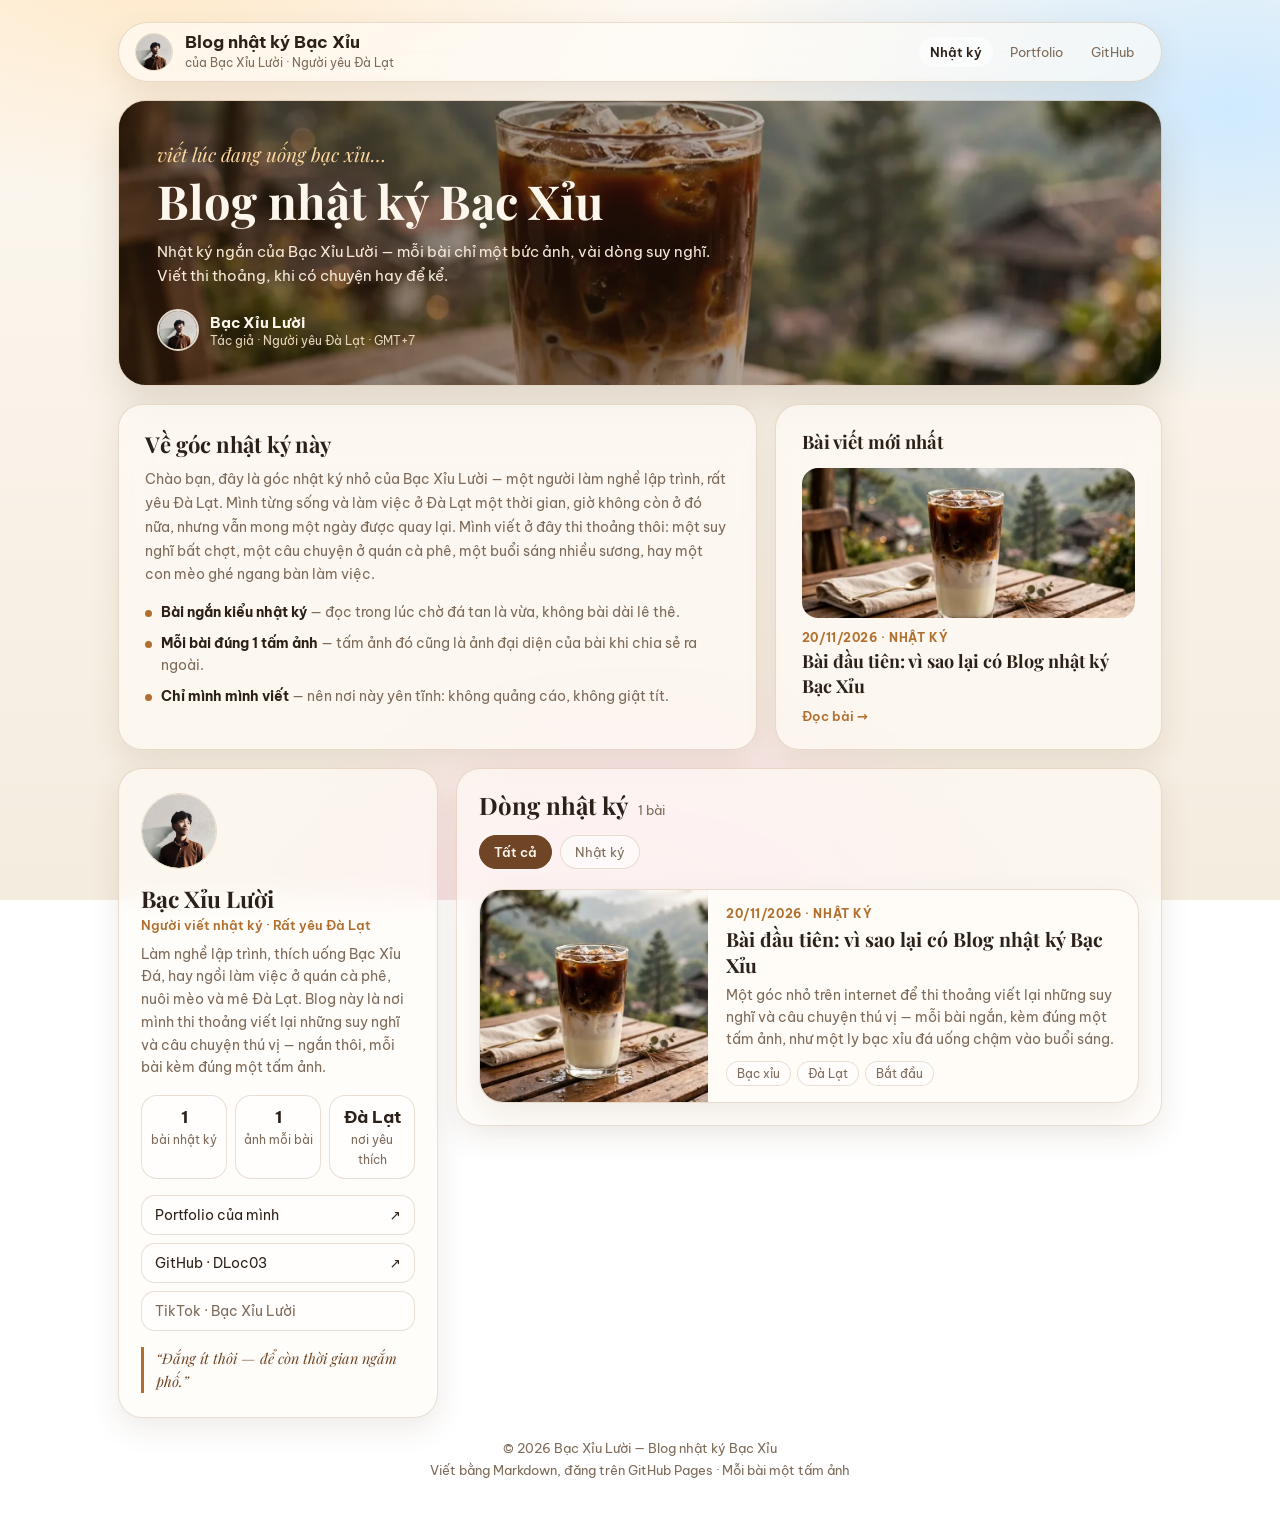
==== index.html @ 3f58312d "Banner hero kiểu Live Photo: động theo chuột (desktop) và nghiêng máy (mobile) + ?v=5" ====
<!DOCTYPE html>
<html lang="vi">
<head>
<meta charset="UTF-8">
<meta name="viewport" content="width=device-width, initial-scale=1, viewport-fit=cover">
<meta name="theme-color" content="#fdf8f1">
<title>Blog nhật ký Bạc Xỉu — của Bạc Xỉu Lười</title>
<meta name="description" content="Nhật ký của một người làm nghề lập trình, rất yêu Đà Lạt — những suy nghĩ ngắn, chuyện quán xá, mèo và những buổi sáng nhiều sương. Mỗi bài một tấm ảnh.">
<meta property="og:type" content="website">
<meta property="og:site_name" content="Blog nhật ký Bạc Xỉu">
<meta property="og:title" content="Blog nhật ký Bạc Xỉu — của Bạc Xỉu Lười">
<meta property="og:description" content="Nhật ký của một người làm nghề lập trình, rất yêu Đà Lạt — viết thi thoảng, khi có chuyện hay. Mỗi bài một tấm ảnh.">
<meta property="og:image" content="https://dloc03.github.io/bac-xiu-lab/assets/og-image.jpg">
<meta property="og:url" content="https://dloc03.github.io/bac-xiu-lab/">
<link rel="icon" href="assets/favicon.svg" type="image/svg+xml">
<link rel="preconnect" href="https://fonts.googleapis.com">
<link href="https://fonts.googleapis.com/css2?family=Be+Vietnam+Pro:wght@400;600;700;800&family=Playfair+Display:ital,wght@0,700;0,800;1,500&display=swap" rel="stylesheet">
<link rel="stylesheet" href="assets/style.css?v=5">
</head>
<body>
<div class="page">
  <header class="nav glass">
    <img class="hava" src="assets/avatar.jpg?v=5" alt="Ảnh đại diện của Bạc Xỉu Lười">
    <div class="brand"><b>Blog nhật ký Bạc Xỉu</b><span>của Bạc Xỉu Lười · Người yêu Đà Lạt</span></div>
    <nav class="navlinks">
      <a class="on" href="./">Nhật ký</a>
      <a href="https://dloc03.github.io/portfolio/">Portfolio</a>
      <a href="https://github.com/DLoc03">GitHub</a>
    </nav>
  </header>

  <section class="hero">
    <img class="hero-bg" src="assets/images/hero-bac-xiu.webp" alt="" fetchpriority="high">
    <div class="hero-shade"></div>
    <div class="hero-in">
      <div class="hero-script">viết lúc đang uống bạc xỉu…</div>
      <h1>Blog nhật ký Bạc Xỉu</h1>
      <p>Nhật ký ngắn của Bạc Xỉu Lười — mỗi bài chỉ một bức ảnh, vài dòng suy nghĩ. Viết thi thoảng, khi có chuyện hay để kể.</p>
      <div class="hero-author">
        <span class="mini-ava"><img src="assets/avatar.jpg?v=5" alt="">B</span>
        <span><b>Bạc Xỉu Lười</b><small>Tác giả · Người yêu Đà Lạt · GMT+7</small></span>
      </div>
    </div>
  </section>

  <section class="about-row">
    <div class="about-card glass">
      <h2>Về góc nhật ký này</h2>
      <p>Chào bạn, đây là góc nhật ký nhỏ của Bạc Xỉu Lười — một người làm nghề lập trình, rất yêu Đà Lạt. Mình từng sống và làm việc ở Đà Lạt một thời gian, giờ không còn ở đó nữa, nhưng vẫn mong một ngày được quay lại. Mình viết ở đây thi thoảng thôi: một suy nghĩ bất chợt, một câu chuyện ở quán cà phê, một buổi sáng nhiều sương, hay một con mèo ghé ngang bàn làm việc.</p>
      <ul class="rules">
        <li><b>Bài ngắn kiểu nhật ký</b> — đọc trong lúc chờ đá tan là vừa, không bài dài lê thê.</li>
        <li><b>Mỗi bài đúng 1 tấm ảnh</b> — tấm ảnh đó cũng là ảnh đại diện của bài khi chia sẻ ra ngoài.</li>
        <li><b>Chỉ mình mình viết</b> — nên nơi này yên tĩnh: không quảng cáo, không giật tít.</li>
      </ul>
    </div>
    <div class="about-side glass">
      <h3>Bài viết mới nhất</h3>
      <a class="latest" id="latestCard" href="post/bai-dau-tien/">
        <img src="assets/images/bac-xiu-buoi-sang.webp" alt="Bài đầu tiên: vì sao lại có Blog nhật ký Bạc Xỉu">
        <span class="latest-date">20/11/2026 · Nhật ký</span>
        <b class="latest-title">Bài đầu tiên: vì sao lại có Blog nhật ký Bạc Xỉu</b>
        <span class="latest-more">Đọc bài →</span>
      </a>
    </div>
  </section>

  <div class="layout">
    <aside class="profile glass" id="tac-gia">
      <div class="avatar"><img src="assets/avatar.jpg?v=5" alt="Ảnh đại diện của Bạc Xỉu Lười" onerror="this.remove()">B</div>
      <h2>Bạc Xỉu Lười</h2>
      <div class="role">Người viết nhật ký · Rất yêu Đà Lạt</div>
      <p class="bio">Làm nghề lập trình, thích uống Bạc Xỉu Đá, hay ngồi làm việc ở quán cà phê, nuôi mèo và mê Đà Lạt. Blog này là nơi mình thi thoảng viết lại những suy nghĩ và câu chuyện thú vị — ngắn thôi, mỗi bài kèm đúng một tấm ảnh.</p>
      <div class="pstats">
        <div class="pstat"><b id="statPosts">–</b><span>bài nhật ký</span></div>
        <div class="pstat"><b>1</b><span>ảnh mỗi bài</span></div>
        <div class="pstat"><b>Đà Lạt</b><span>nơi yêu thích</span></div>
      </div>
      <div class="plinks">
        <a href="https://dloc03.github.io/portfolio/">Portfolio của mình <span>↗</span></a>
        <a href="https://github.com/DLoc03">GitHub · DLoc03 <span>↗</span></a>
        <span class="nolink">TikTok · Bạc Xỉu Lười</span>
      </div>
      <p class="pquote">“Đắng ít thôi — để còn thời gian ngắm phố.”</p>
    </aside>

    <main class="glass">
      <div class="listhead"><h2>Dòng nhật ký</h2><span id="countLabel"></span></div>
      <div class="filters" id="filters"></div>
      <div class="feed" id="feed"></div>
      <div class="pager" id="pager"></div>
    </main>
  </div>

  <footer class="foot">
    © 2026 Bạc Xỉu Lười — Blog nhật ký Bạc Xỉu<br>
    Viết bằng Markdown, đăng trên GitHub Pages · Mỗi bài một tấm ảnh
  </footer>
</div>

<nav class="tabbar" aria-label="Điều hướng dưới">
  <a class="on" href="./"><svg viewBox="0 0 24 24" fill="none" stroke="currentColor" stroke-width="1.8"><path d="M4 11.5 12 4l8 7.5"/><path d="M6 10v9h12v-9"/></svg>Nhật ký</a>
  <a href="#tac-gia"><svg viewBox="0 0 24 24" fill="none" stroke="currentColor" stroke-width="1.8"><circle cx="12" cy="8" r="3.6"/><path d="M5 20c1.2-3.2 3.9-4.8 7-4.8s5.8 1.6 7 4.8"/></svg>Tác giả</a>
  <a href="https://dloc03.github.io/portfolio/"><svg viewBox="0 0 24 24" fill="none" stroke="currentColor" stroke-width="1.8"><rect x="3.5" y="5" width="17" height="14" rx="2.5"/><path d="M3.5 9.5h17"/></svg>Portfolio</a>
  <a href="https://github.com/DLoc03"><svg viewBox="0 0 24 24" fill="none" stroke="currentColor" stroke-width="1.8"><circle cx="12" cy="12" r="8.5"/><path d="M8.5 21c.6-1.9.5-3 .5-4.2M15.5 21c-.6-1.9-.5-3-.5-4.2"/></svg>GitHub</a>
</nav>
<script src="assets/app.js?v=5"></script>
</body>
</html>
---- assets/style.css ----
/* Blog nhật ký Bạc Xỉu — Mẫu 02 "Quán Nhỏ" · Liquid Glass nhẹ, tông bạc xỉu (sữa – cà phê – đá) */
:root{
  --ink:#2c2118; --muted:#7d6a58; --accent:#b06f2e; --accent2:#2e7fb0;
  --coffee:#6f4525; --glass:rgba(255,252,247,.62); --stroke:rgba(160,110,60,.22);
  --chip:rgba(255,255,255,.55); --r:24px;
  --hfont:'Playfair Display',Georgia,serif; --font:'Be Vietnam Pro',system-ui,-apple-system,'Segoe UI',sans-serif;
}
*{box-sizing:border-box;margin:0;padding:0}
body{
  font-family:var(--font); color:var(--ink); min-height:100vh;
  background:
    radial-gradient(700px 340px at 12% -4%, #ffe9c9, transparent 70%),
    radial-gradient(760px 420px at 96% 12%, #cfeaff, transparent 70%),
    radial-gradient(600px 500px at 50% 110%, #ffd9ec, transparent 70%),
    linear-gradient(180deg,#fdf8f1,#f4ecdf);
  background-attachment:fixed;
}
a{color:var(--accent);text-decoration:none}
.glass{background:var(--glass);backdrop-filter:blur(14px);-webkit-backdrop-filter:blur(14px);border:1px solid var(--stroke);border-radius:var(--r);box-shadow:0 10px 30px rgba(90,60,20,.10)}
.page{max-width:1080px;margin:0 auto;padding:22px 18px 34px}
/* header */
.nav{display:flex;align-items:center;gap:12px;padding:10px 16px;border-radius:999px}
.hava{width:38px;height:38px;border-radius:50%;object-fit:cover;border:1px solid var(--stroke);flex:none}
.mini-ava{position:relative;overflow:hidden}
.mini-ava img{position:absolute;inset:0;width:100%;height:100%;object-fit:cover}
.latest{display:block;margin-top:14px;color:var(--ink)}
.latest img{width:100%;height:150px;object-fit:cover;border-radius:16px;display:block}
.latest-date{display:block;font-size:11.5px;color:var(--accent);font-weight:700;letter-spacing:.05em;text-transform:uppercase;margin-top:12px}
.latest-title{display:block;font-family:var(--hfont);font-size:18px;line-height:1.4;margin-top:4px}
.latest-more{display:inline-block;font-size:13px;color:var(--accent);font-weight:600;margin-top:8px}
.brand{line-height:1.15}
.brand b{font-size:16.5px;display:block}
.brand span{font-size:12px;color:var(--muted)}
.navlinks{margin-left:auto;display:flex;gap:6px}
.navlinks a{font-size:13px;color:var(--muted);padding:7px 11px;border-radius:999px}
.navlinks a.on{background:var(--chip);color:var(--ink);font-weight:600}
/* layout: profile column + list */
.layout{display:grid;grid-template-columns:320px 1fr;gap:18px;margin-top:18px;align-items:start}
@media(max-width:820px){.layout{grid-template-columns:1fr}}
.profile{padding:24px 22px;position:sticky;top:18px}
@media(max-width:820px){.profile{position:static}}
.avatar{position:relative;overflow:hidden;width:76px;height:76px;border-radius:50%;background:transparent;border:1px solid var(--stroke);display:flex;align-items:center;justify-content:center;font-family:var(--hfont);font-size:32px;font-weight:800;color:#fff;text-shadow:0 1px 4px rgba(60,35,10,.45)}
.avatar img{position:absolute;inset:0;width:100%;height:100%;object-fit:cover;object-position:50% 38%;display:block;border-radius:50%}
.profile h2{font-family:var(--hfont);font-size:23px;margin-top:14px}
.profile .role{font-size:13px;color:var(--accent);font-weight:600;margin-top:3px}
.profile .bio{font-size:13.8px;line-height:1.65;color:var(--muted);margin-top:10px}
.pstats{display:flex;gap:8px;margin-top:16px}
.pstat{flex:1;text-align:center;padding:10px 6px;border-radius:16px;background:var(--chip);border:1px solid var(--stroke)}
.pstat b{display:block;font-size:17px}
.pstat span{font-size:11.5px;color:var(--muted)}
.plinks{margin-top:16px;display:grid;gap:8px}
.plinks a,.plinks .nolink{display:flex;justify-content:space-between;align-items:center;font-size:13.5px;padding:10px 13px;border-radius:14px;background:var(--chip);border:1px solid var(--stroke);color:var(--ink)}
.plinks .nolink{color:var(--muted)}
.pquote{margin-top:16px;font-family:var(--hfont);font-style:italic;font-size:14.5px;line-height:1.6;color:var(--coffee);border-left:3px solid var(--accent);padding-left:12px}
/* list */
.listhead{display:flex;align-items:baseline;gap:10px;padding:20px 22px 0}
.listhead h2{font-family:var(--hfont);font-size:24px}
.listhead span{font-size:12.5px;color:var(--muted)}
.filters{display:flex;flex-wrap:wrap;gap:8px;padding:14px 22px 4px}
.fchip{white-space:nowrap;border:1px solid var(--stroke);background:var(--chip);color:var(--muted);font-family:inherit;font-size:13px;padding:8px 14px;border-radius:999px;cursor:pointer}
.fchip.on{background:var(--coffee);color:#fdf6ec;font-weight:600;border-color:var(--coffee)}
.feed{display:grid;gap:14px;padding:16px 22px 22px}
.post{display:flex;gap:0;overflow:hidden;color:var(--ink);border-radius:var(--r)}
.post img{width:228px;min-height:158px;object-fit:cover;display:block;flex:none}
.post .body{padding:16px 18px}
.date{font-size:11.5px;color:var(--accent);font-weight:700;letter-spacing:.05em;text-transform:uppercase}
.post h3{font-family:var(--hfont);font-size:19.5px;line-height:1.35;margin-top:5px}
.post p{font-size:13.8px;line-height:1.6;color:var(--muted);margin-top:6px}
.tags{display:flex;flex-wrap:wrap;gap:6px;margin-top:11px}
.tag{font-size:11.5px;padding:4px 10px;border-radius:999px;background:var(--chip);border:1px solid var(--stroke);color:var(--muted)}
@media(max-width:560px){.post{flex-direction:column}.post img{width:100%;height:180px}}
.empty{padding:26px 22px;font-size:14px;color:var(--muted)}
/* pagination: 4 posts per page */
.pager{display:none;align-items:center;justify-content:center;gap:8px;flex-wrap:wrap;padding:14px 22px 22px}
.pager.show{display:flex}
.pager button{min-height:44px;min-width:44px;padding:8px 15px;border-radius:999px;border:1px solid var(--stroke);background:var(--chip);color:var(--ink);font-family:inherit;font-size:13.5px;cursor:pointer}
.pager button.on{background:var(--coffee);color:#fdf6ec;font-weight:700;border-color:var(--coffee)}
.pager button:disabled{opacity:.45;cursor:default}
.pager .info{width:100%;text-align:center;font-size:12.5px;color:var(--muted);margin-top:2px}
.foot{margin-top:20px;text-align:center;font-size:12.5px;color:var(--muted);line-height:1.7}
/* article page */
.article{max-width:720px;margin:18px auto 0;padding:30px 30px 26px}
@media(max-width:560px){.article{padding:22px 18px}}
.article h1{font-family:var(--hfont);font-size:31px;line-height:1.3;margin-top:8px}
.article .meta{font-size:13px;color:var(--muted);margin-top:9px}
.article img.hero{width:100%;border-radius:16px;display:block;margin-top:18px}
.article .cap{font-size:12.5px;color:var(--muted);text-align:center;margin-top:8px;font-style:italic}
.article .content{margin-top:18px;font-size:15.5px;line-height:1.9}
.article .content p{margin-bottom:14px}
.article .share{display:flex;flex-wrap:wrap;gap:8px;margin-top:20px;padding-top:18px;border-top:1px solid var(--stroke)}
.article .share a{font-size:13px;padding:9px 14px;border-radius:999px;background:var(--chip);border:1px solid var(--stroke);color:var(--ink)}
.backlink{display:inline-block;margin-top:18px;font-size:13.5px}
/* hero (theo bản preview đã duyệt) */
.hero{position:relative;margin-top:18px;border-radius:28px;overflow:hidden;border:1px solid var(--stroke);box-shadow:0 16px 40px rgba(90,60,20,.16)}
.hero-bg{position:absolute;inset:0;width:100%;height:100%;object-fit:cover;transform:scale(1.12);will-change:transform}
.hero-shade{position:absolute;inset:0;background:linear-gradient(90deg,rgba(46,29,14,.62) 0%,rgba(46,29,14,.38) 55%,rgba(46,29,14,.08) 100%)}
.hero-in{position:relative;padding:40px 38px 34px;max-width:640px;color:#fdf6ec}
.hero-script{font-family:var(--hfont);font-style:italic;font-size:19px;color:#ffd9a0}
.hero-in h1{font-family:var(--hfont);font-size:47px;line-height:1.12;margin-top:8px}
.hero-in p{font-size:15px;line-height:1.65;margin-top:12px;color:#f7ead9}
.hero-author{display:flex;align-items:center;gap:11px;margin-top:20px}
.mini-ava{width:42px;height:42px;border-radius:50%;background:transparent;border:2px solid rgba(253,246,236,.85);display:flex;align-items:center;justify-content:center;font-family:var(--hfont);font-weight:800;font-size:17px;color:#fff;text-shadow:0 1px 3px rgba(60,35,10,.5);flex:none}
.hero-author b{display:block;font-size:14.5px}
.hero-author small{display:block;font-size:12px;color:#e8d5bd;margin-top:1px}
/* section "Về góc nhật ký này" — dưới hero */
.about-row{display:grid;grid-template-columns:1.65fr 1fr;gap:18px;margin-top:18px;align-items:stretch}
@media(max-width:820px){.about-row{grid-template-columns:1fr}}
.about-card{padding:24px 26px}
.about-card h2{font-family:var(--hfont);font-size:22px}
.about-card p{font-size:14px;line-height:1.7;color:var(--muted);margin-top:9px}
.rules{list-style:none;margin-top:14px;display:grid;gap:9px}
.rules li{font-size:13.8px;line-height:1.6;color:var(--muted);padding-left:16px;position:relative}
.rules li::before{content:"";position:absolute;left:0;top:9px;width:7px;height:7px;border-radius:50%;background:var(--accent)}
.rules li b{color:var(--ink)}
.about-side{padding:24px 26px}
.about-side h3{font-family:var(--hfont);font-size:18.5px}
.about-side p{font-size:13.5px;line-height:1.65;color:var(--muted);margin-top:13px}
.steps{display:flex;align-items:stretch;gap:7px;margin-top:15px}
.step{flex:1;text-align:center;background:var(--chip);border:1px solid var(--stroke);border-radius:15px;padding:11px 6px}
.step b{display:block;font-size:12.8px;line-height:1.35}
.step span{display:block;font-size:11.3px;color:var(--muted);margin-top:2px}
.steps .arrow{align-self:center;color:var(--accent);font-weight:700}
/* mobile bottom tab bar — chỉ hiện trên mobile */
.tabbar{display:none}
/* ===== Mobile: giao diện kiểu app (≤820px) — desktop giữ nguyên ===== */
@media(max-width:820px){
  body{padding-bottom:calc(64px + env(safe-area-inset-bottom))}
  .page{padding:12px 12px 20px}
  .nav{position:sticky;top:10px;z-index:50;padding:8px 12px}
  .brand b{font-size:15px}
  .navlinks{display:none}
  .hero{margin-top:12px;border-radius:24px}
  .hero-in{padding:26px 20px 22px}
  .hero-script{font-size:16.5px}
  .hero-in h1{font-size:33px}
  .hero-in p{font-size:13.8px}
  .layout{gap:12px;margin-top:12px}
  .profile{padding:18px}
  .profile .bio{font-size:13.5px}
  .listhead{padding:16px 16px 0}
  .listhead h2{font-size:21px}
  .filters{padding:12px 16px 2px}
  .fchip{padding:9px 15px;font-size:13.5px}
  .feed{padding:12px 12px 16px;gap:12px}
  .post{border-radius:20px}
  .post .body{padding:14px 16px 16px}
  .post h3{font-size:18.5px}
  .pager{padding:12px 16px 18px}
  .article{margin-top:12px;padding:20px 17px;border-radius:22px}
  .article h1{font-size:25px}
  .article .content{font-size:15px;line-height:1.85}
  .tabbar{display:flex;position:fixed;left:10px;right:10px;bottom:calc(10px + env(safe-area-inset-bottom));z-index:60;background:rgba(255,252,247,.82);backdrop-filter:blur(16px);-webkit-backdrop-filter:blur(16px);border:1px solid var(--stroke);border-radius:22px;box-shadow:0 12px 30px rgba(90,60,20,.20);padding:7px 6px}
  .tabbar a{flex:1;display:flex;flex-direction:column;align-items:center;gap:3px;font-size:11px;color:var(--muted);padding:6px 2px;border-radius:15px}
  .tabbar a svg{width:21px;height:21px}
  .tabbar a.on{color:var(--coffee);font-weight:700;background:rgba(176,111,46,.13)}
  .foot{padding-bottom:6px}
}
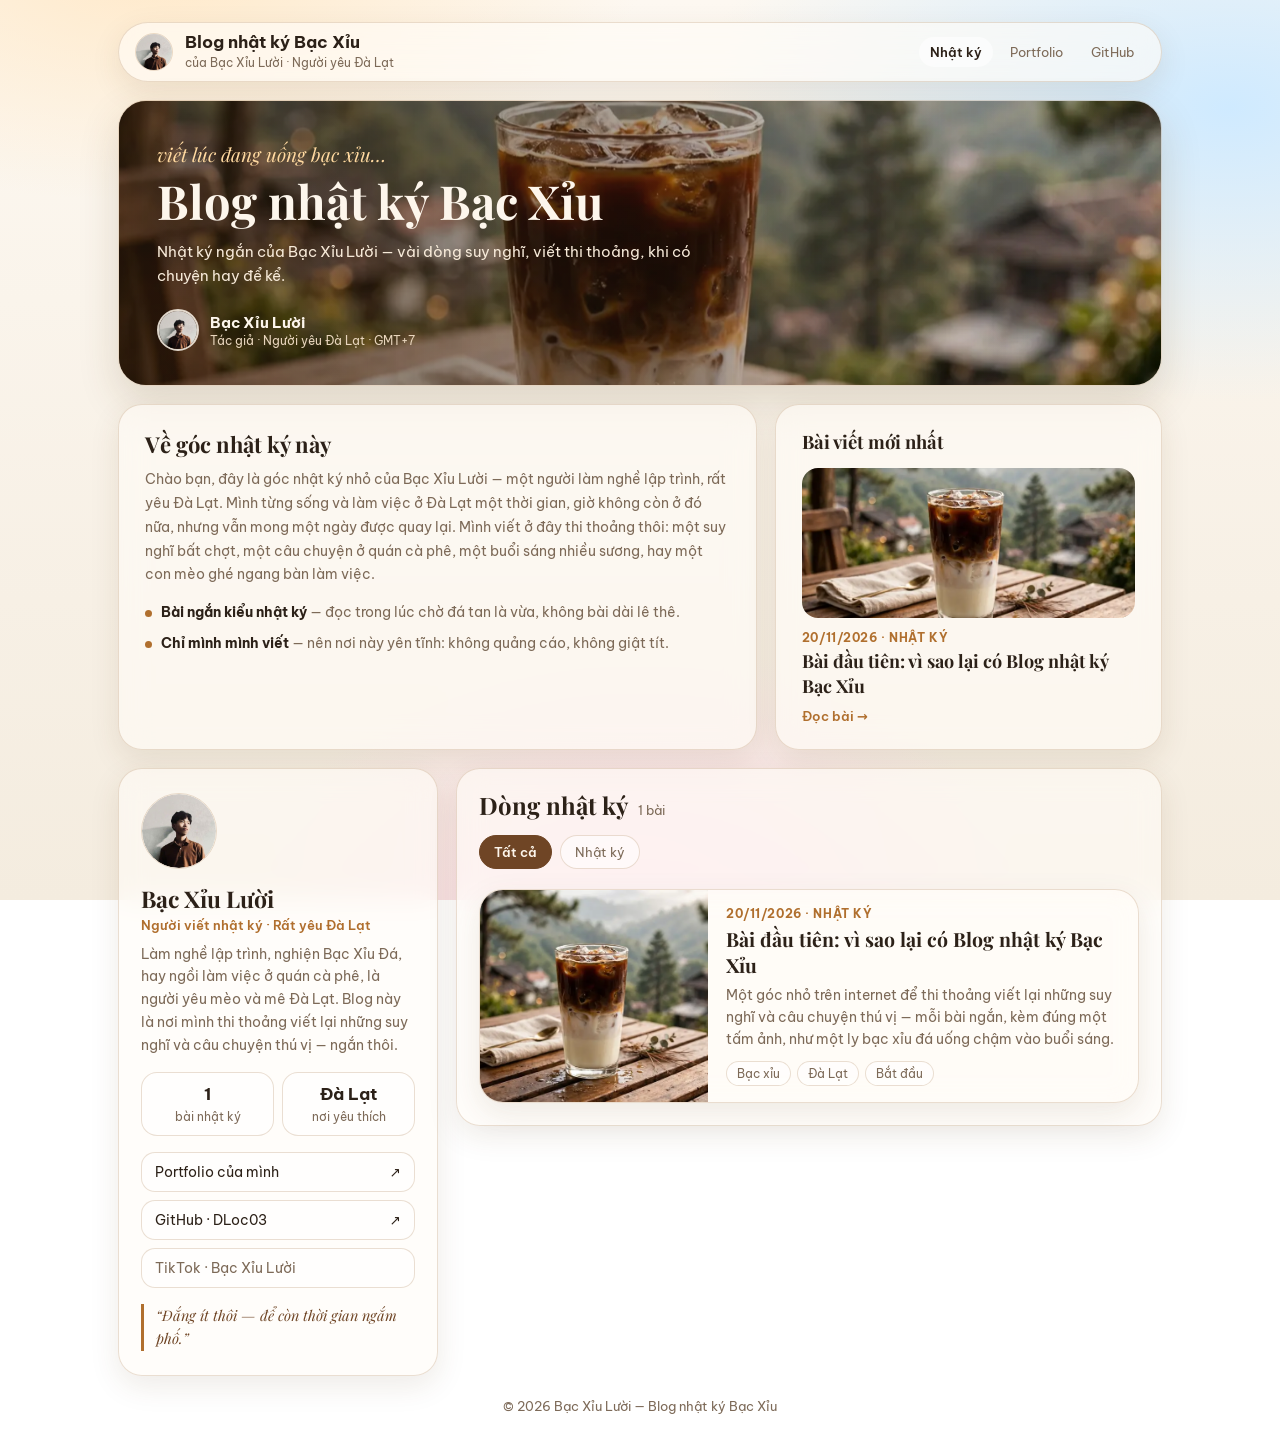
==== commit fb7451cc: "Feedback: bỏ dòng footer, sửa giới thiệu (người yêu mèo, nghiện bạc xỉu), bỏ mô tả 1 ảnh, rút gọn ch" ====
--- a/index.html
+++ b/index.html
@@ -5,22 +5,22 @@
 <meta name="viewport" content="width=device-width, initial-scale=1, viewport-fit=cover">
 <meta name="theme-color" content="#fdf8f1">
 <title>Blog nhật ký Bạc Xỉu — của Bạc Xỉu Lười</title>
-<meta name="description" content="Nhật ký của một người làm nghề lập trình, rất yêu Đà Lạt — những suy nghĩ ngắn, chuyện quán xá, mèo và những buổi sáng nhiều sương. Mỗi bài một tấm ảnh.">
+<meta name="description" content="Nhật ký của một người làm nghề lập trình, rất yêu Đà Lạt — những suy nghĩ ngắn, chuyện quán xá, mèo và những buổi sáng nhiều sương.">
 <meta property="og:type" content="website">
 <meta property="og:site_name" content="Blog nhật ký Bạc Xỉu">
 <meta property="og:title" content="Blog nhật ký Bạc Xỉu — của Bạc Xỉu Lười">
-<meta property="og:description" content="Nhật ký của một người làm nghề lập trình, rất yêu Đà Lạt — viết thi thoảng, khi có chuyện hay. Mỗi bài một tấm ảnh.">
+<meta property="og:description" content="Nhật ký của một người làm nghề lập trình, rất yêu Đà Lạt — viết thi thoảng, khi có chuyện hay.">
 <meta property="og:image" content="https://dloc03.github.io/bac-xiu-lab/assets/og-image.jpg">
 <meta property="og:url" content="https://dloc03.github.io/bac-xiu-lab/">
 <link rel="icon" href="assets/favicon.svg" type="image/svg+xml">
 <link rel="preconnect" href="https://fonts.googleapis.com">
 <link href="https://fonts.googleapis.com/css2?family=Be+Vietnam+Pro:wght@400;600;700;800&family=Playfair+Display:ital,wght@0,700;0,800;1,500&display=swap" rel="stylesheet">
-<link rel="stylesheet" href="assets/style.css?v=5">
+<link rel="stylesheet" href="assets/style.css?v=6">
 </head>
 <body>
 <div class="page">
   <header class="nav glass">
-    <img class="hava" src="assets/avatar.jpg?v=5" alt="Ảnh đại diện của Bạc Xỉu Lười">
+    <img class="hava" src="assets/avatar.jpg?v=6" alt="Ảnh đại diện của Bạc Xỉu Lười">
     <div class="brand"><b>Blog nhật ký Bạc Xỉu</b><span>của Bạc Xỉu Lười · Người yêu Đà Lạt</span></div>
     <nav class="navlinks">
       <a class="on" href="./">Nhật ký</a>
@@ -35,9 +35,9 @@
     <div class="hero-in">
       <div class="hero-script">viết lúc đang uống bạc xỉu…</div>
       <h1>Blog nhật ký Bạc Xỉu</h1>
-      <p>Nhật ký ngắn của Bạc Xỉu Lười — mỗi bài chỉ một bức ảnh, vài dòng suy nghĩ. Viết thi thoảng, khi có chuyện hay để kể.</p>
+      <p>Nhật ký ngắn của Bạc Xỉu Lười — vài dòng suy nghĩ, viết thi thoảng, khi có chuyện hay để kể.</p>
       <div class="hero-author">
-        <span class="mini-ava"><img src="assets/avatar.jpg?v=5" alt="">B</span>
+        <span class="mini-ava"><img src="assets/avatar.jpg?v=6" alt="">B</span>
         <span><b>Bạc Xỉu Lười</b><small>Tác giả · Người yêu Đà Lạt · GMT+7</small></span>
       </div>
     </div>
@@ -49,13 +49,13 @@
       <p>Chào bạn, đây là góc nhật ký nhỏ của Bạc Xỉu Lười — một người làm nghề lập trình, rất yêu Đà Lạt. Mình từng sống và làm việc ở Đà Lạt một thời gian, giờ không còn ở đó nữa, nhưng vẫn mong một ngày được quay lại. Mình viết ở đây thi thoảng thôi: một suy nghĩ bất chợt, một câu chuyện ở quán cà phê, một buổi sáng nhiều sương, hay một con mèo ghé ngang bàn làm việc.</p>
       <ul class="rules">
         <li><b>Bài ngắn kiểu nhật ký</b> — đọc trong lúc chờ đá tan là vừa, không bài dài lê thê.</li>
-        <li><b>Mỗi bài đúng 1 tấm ảnh</b> — tấm ảnh đó cũng là ảnh đại diện của bài khi chia sẻ ra ngoài.</li>
         <li><b>Chỉ mình mình viết</b> — nên nơi này yên tĩnh: không quảng cáo, không giật tít.</li>
       </ul>
     </div>
     <div class="about-side glass">
       <h3>Bài viết mới nhất</h3>
-      <a class="latest" id="latestCard" href="post/bai-dau-tien/">
+      <div id="latestSkl" aria-hidden="true"><div class="latest-skl-img skl-img"></div><div class="skl-bar skl-img w30" style="margin-top:14px"></div><div class="skl-bar skl-img title w85"></div></div>
+      <a class="latest" id="latestCard" href="post/bai-dau-tien/" hidden>
         <img src="assets/images/bac-xiu-buoi-sang.webp" alt="Bài đầu tiên: vì sao lại có Blog nhật ký Bạc Xỉu">
         <span class="latest-date">20/11/2026 · Nhật ký</span>
         <b class="latest-title">Bài đầu tiên: vì sao lại có Blog nhật ký Bạc Xỉu</b>
@@ -66,13 +66,12 @@
 
   <div class="layout">
     <aside class="profile glass" id="tac-gia">
-      <div class="avatar"><img src="assets/avatar.jpg?v=5" alt="Ảnh đại diện của Bạc Xỉu Lười" onerror="this.remove()">B</div>
+      <div class="avatar"><img src="assets/avatar.jpg?v=6" alt="Ảnh đại diện của Bạc Xỉu Lười" onerror="this.remove()">B</div>
       <h2>Bạc Xỉu Lười</h2>
       <div class="role">Người viết nhật ký · Rất yêu Đà Lạt</div>
-      <p class="bio">Làm nghề lập trình, thích uống Bạc Xỉu Đá, hay ngồi làm việc ở quán cà phê, nuôi mèo và mê Đà Lạt. Blog này là nơi mình thi thoảng viết lại những suy nghĩ và câu chuyện thú vị — ngắn thôi, mỗi bài kèm đúng một tấm ảnh.</p>
+      <p class="bio">Làm nghề lập trình, nghiện Bạc Xỉu Đá, hay ngồi làm việc ở quán cà phê, là người yêu mèo và mê Đà Lạt. Blog này là nơi mình thi thoảng viết lại những suy nghĩ và câu chuyện thú vị — ngắn thôi.</p>
       <div class="pstats">
         <div class="pstat"><b id="statPosts">–</b><span>bài nhật ký</span></div>
-        <div class="pstat"><b>1</b><span>ảnh mỗi bài</span></div>
         <div class="pstat"><b>Đà Lạt</b><span>nơi yêu thích</span></div>
       </div>
       <div class="plinks">
@@ -86,14 +85,15 @@
     <main class="glass">
       <div class="listhead"><h2>Dòng nhật ký</h2><span id="countLabel"></span></div>
       <div class="filters" id="filters"></div>
-      <div class="feed" id="feed"></div>
+      <div class="feed" id="feed">
+        <div class="post glass skl" aria-hidden="true"><div class="skl-thumb skl-img"></div><div class="skl-lines"><div class="skl-bar skl-img w30"></div><div class="skl-bar skl-img title w85"></div><div class="skl-bar skl-img w60"></div><div class="skl-bar skl-img w45"></div></div></div>
+      </div>
       <div class="pager" id="pager"></div>
     </main>
   </div>
 
   <footer class="foot">
-    © 2026 Bạc Xỉu Lười — Blog nhật ký Bạc Xỉu<br>
-    Viết bằng Markdown, đăng trên GitHub Pages · Mỗi bài một tấm ảnh
+    © 2026 Bạc Xỉu Lười — Blog nhật ký Bạc Xỉu
   </footer>
 </div>
 
@@ -103,6 +103,6 @@
   <a href="https://dloc03.github.io/portfolio/"><svg viewBox="0 0 24 24" fill="none" stroke="currentColor" stroke-width="1.8"><rect x="3.5" y="5" width="17" height="14" rx="2.5"/><path d="M3.5 9.5h17"/></svg>Portfolio</a>
   <a href="https://github.com/DLoc03"><svg viewBox="0 0 24 24" fill="none" stroke="currentColor" stroke-width="1.8"><circle cx="12" cy="12" r="8.5"/><path d="M8.5 21c.6-1.9.5-3 .5-4.2M15.5 21c-.6-1.9-.5-3-.5-4.2"/></svg>GitHub</a>
 </nav>
-<script src="assets/app.js?v=5"></script>
+<script src="assets/app.js?v=6"></script>
 </body>
 </html>
--- a/assets/style.css
+++ b/assets/style.css
@@ -56,7 +56,7 @@
 .listhead{display:flex;align-items:baseline;gap:10px;padding:20px 22px 0}
 .listhead h2{font-family:var(--hfont);font-size:24px}
 .listhead span{font-size:12.5px;color:var(--muted)}
-.filters{display:flex;flex-wrap:wrap;gap:8px;padding:14px 22px 4px}
+.filters{display:flex;flex-wrap:wrap;gap:8px;padding:14px 22px 4px;min-height:38px}
 .fchip{white-space:nowrap;border:1px solid var(--stroke);background:var(--chip);color:var(--muted);font-family:inherit;font-size:13px;padding:8px 14px;border-radius:999px;cursor:pointer}
 .fchip.on{background:var(--coffee);color:#fdf6ec;font-weight:600;border-color:var(--coffee)}
 .feed{display:grid;gap:14px;padding:16px 22px 22px}
@@ -91,7 +91,7 @@
 .article .share a{font-size:13px;padding:9px 14px;border-radius:999px;background:var(--chip);border:1px solid var(--stroke);color:var(--ink)}
 .backlink{display:inline-block;margin-top:18px;font-size:13.5px}
 /* hero (theo bản preview đã duyệt) */
-.hero{position:relative;margin-top:18px;border-radius:28px;overflow:hidden;border:1px solid var(--stroke);box-shadow:0 16px 40px rgba(90,60,20,.16)}
+.hero{position:relative;margin-top:18px;border-radius:28px;overflow:hidden;border:1px solid var(--stroke);box-shadow:0 16px 40px rgba(90,60,20,.16);cursor:url("data:image/svg+xml;utf8,<svg xmlns='http://www.w3.org/2000/svg' width='36' height='36' viewBox='0 0 36 36'><circle cx='18' cy='18' r='15' fill='%23fdf6ec' fill-opacity='0.92' stroke='%236f4525' stroke-width='1.6'/><path d='M12 14h11v5.5A4.5 4.5 0 0 1 18.5 24h-2A4.5 4.5 0 0 1 12 19.5V14z' fill='%23b06f2e'/><path d='M23 15.2h1.6a2.9 2.9 0 0 1 0 5.8H23' fill='none' stroke='%23b06f2e' stroke-width='1.7'/><path d='M11 27h14' stroke='%236f4525' stroke-width='1.6' stroke-linecap='round'/></svg>") 18 18, auto}
 .hero-bg{position:absolute;inset:0;width:100%;height:100%;object-fit:cover;transform:scale(1.12);will-change:transform}
 .hero-shade{position:absolute;inset:0;background:linear-gradient(90deg,rgba(46,29,14,.62) 0%,rgba(46,29,14,.38) 55%,rgba(46,29,14,.08) 100%)}
 .hero-in{position:relative;padding:40px 38px 34px;max-width:640px;color:#fdf6ec}
@@ -120,6 +120,19 @@
 .step b{display:block;font-size:12.8px;line-height:1.35}
 .step span{display:block;font-size:11.3px;color:var(--muted);margin-top:2px}
 .steps .arrow{align-self:center;color:var(--accent);font-weight:700}
+/* skeleton loading — giữ khung ổn định trong lúc tải dữ liệu bài viết */
+.skl{pointer-events:none}
+.skl-img{background:linear-gradient(100deg,rgba(160,110,60,.13) 40%,rgba(255,252,247,.75) 50%,rgba(160,110,60,.13) 60%);background-size:200% 100%;animation:sklwave 1.25s infinite linear}
+@keyframes sklwave{to{background-position:-200% 0}}
+.post.skl img{display:none}
+.skl-thumb{width:228px;min-height:158px;flex:none}
+@media(max-width:560px){.skl-thumb{width:100%;height:180px}}
+.skl-lines{padding:16px 18px;flex:1}
+.skl-bar{height:12px;border-radius:6px;margin-top:10px}
+.skl-bar.w30{width:30%}.skl-bar.w85{width:85%}.skl-bar.w60{width:60%}.skl-bar.w45{width:45%}
+.skl-bar.title{height:19px;margin-top:8px}
+.latest-skl-img{height:150px;border-radius:16px;margin-top:14px}
+@media (prefers-reduced-motion: reduce){.skl-img{animation:none}}
 /* mobile bottom tab bar — chỉ hiện trên mobile */
 .tabbar{display:none}
 /* ===== Mobile: giao diện kiểu app (≤820px) — desktop giữ nguyên ===== */
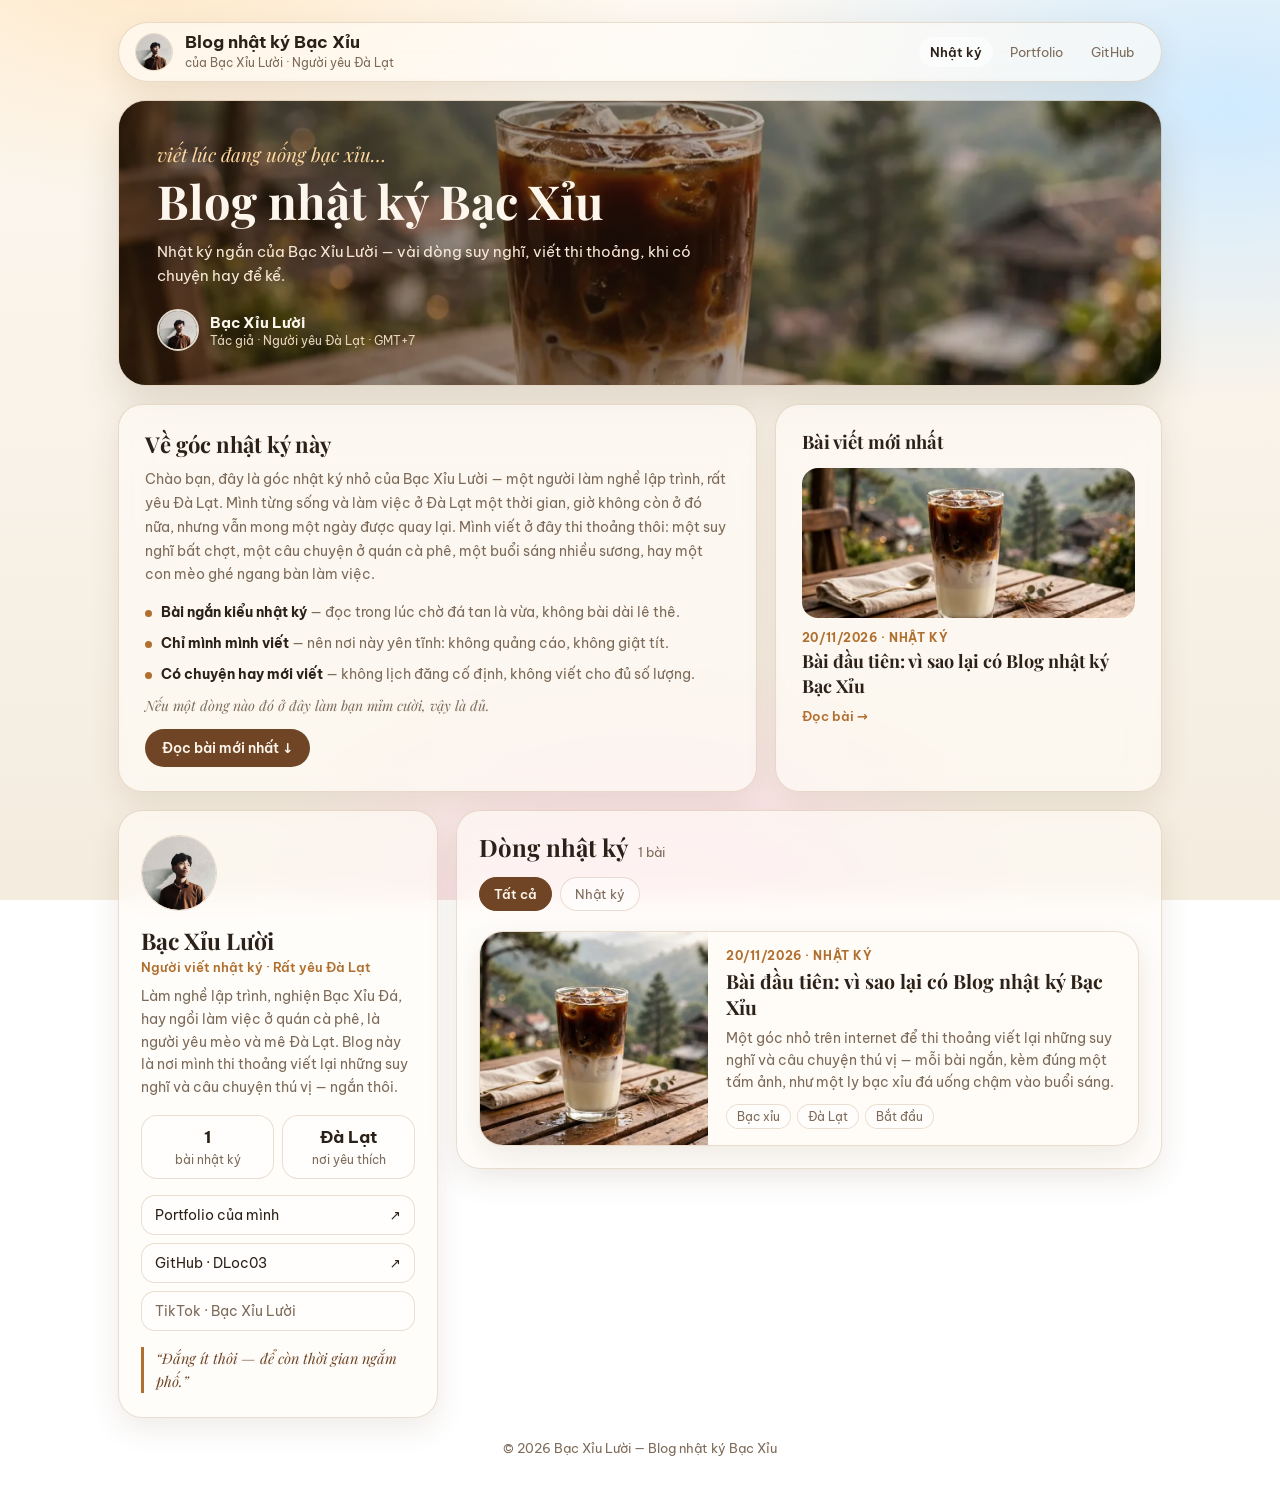
==== commit 1fd30513: "Section giới thiệu: thêm nguyên tắc 'Có chuyện hay mới viết' + lời nhắn và nút Đọc bài mới nhất + ?v" ====
--- a/index.html
+++ b/index.html
@@ -15,12 +15,12 @@
 <link rel="icon" href="assets/favicon.svg" type="image/svg+xml">
 <link rel="preconnect" href="https://fonts.googleapis.com">
 <link href="https://fonts.googleapis.com/css2?family=Be+Vietnam+Pro:wght@400;600;700;800&family=Playfair+Display:ital,wght@0,700;0,800;1,500&display=swap" rel="stylesheet">
-<link rel="stylesheet" href="assets/style.css?v=6">
+<link rel="stylesheet" href="assets/style.css?v=7">
 </head>
 <body>
 <div class="page">
   <header class="nav glass">
-    <img class="hava" src="assets/avatar.jpg?v=6" alt="Ảnh đại diện của Bạc Xỉu Lười">
+    <img class="hava" src="assets/avatar.jpg?v=7" alt="Ảnh đại diện của Bạc Xỉu Lười">
     <div class="brand"><b>Blog nhật ký Bạc Xỉu</b><span>của Bạc Xỉu Lười · Người yêu Đà Lạt</span></div>
     <nav class="navlinks">
       <a class="on" href="./">Nhật ký</a>
@@ -37,7 +37,7 @@
       <h1>Blog nhật ký Bạc Xỉu</h1>
       <p>Nhật ký ngắn của Bạc Xỉu Lười — vài dòng suy nghĩ, viết thi thoảng, khi có chuyện hay để kể.</p>
       <div class="hero-author">
-        <span class="mini-ava"><img src="assets/avatar.jpg?v=6" alt="">B</span>
+        <span class="mini-ava"><img src="assets/avatar.jpg?v=7" alt="">B</span>
         <span><b>Bạc Xỉu Lười</b><small>Tác giả · Người yêu Đà Lạt · GMT+7</small></span>
       </div>
     </div>
@@ -50,7 +50,10 @@
       <ul class="rules">
         <li><b>Bài ngắn kiểu nhật ký</b> — đọc trong lúc chờ đá tan là vừa, không bài dài lê thê.</li>
         <li><b>Chỉ mình mình viết</b> — nên nơi này yên tĩnh: không quảng cáo, không giật tít.</li>
+        <li><b>Có chuyện hay mới viết</b> — không lịch đăng cố định, không viết cho đủ số lượng.</li>
       </ul>
+      <p class="about-note">Nếu một dòng nào đó ở đây làm bạn mỉm cười, vậy là đủ.</p>
+      <a class="about-btn" id="aboutLatestBtn" href="post/bai-dau-tien/">Đọc bài mới nhất ↓</a>
     </div>
     <div class="about-side glass">
       <h3>Bài viết mới nhất</h3>
@@ -66,7 +69,7 @@
 
   <div class="layout">
     <aside class="profile glass" id="tac-gia">
-      <div class="avatar"><img src="assets/avatar.jpg?v=6" alt="Ảnh đại diện của Bạc Xỉu Lười" onerror="this.remove()">B</div>
+      <div class="avatar"><img src="assets/avatar.jpg?v=7" alt="Ảnh đại diện của Bạc Xỉu Lười" onerror="this.remove()">B</div>
       <h2>Bạc Xỉu Lười</h2>
       <div class="role">Người viết nhật ký · Rất yêu Đà Lạt</div>
       <p class="bio">Làm nghề lập trình, nghiện Bạc Xỉu Đá, hay ngồi làm việc ở quán cà phê, là người yêu mèo và mê Đà Lạt. Blog này là nơi mình thi thoảng viết lại những suy nghĩ và câu chuyện thú vị — ngắn thôi.</p>
@@ -103,6 +106,6 @@
   <a href="https://dloc03.github.io/portfolio/"><svg viewBox="0 0 24 24" fill="none" stroke="currentColor" stroke-width="1.8"><rect x="3.5" y="5" width="17" height="14" rx="2.5"/><path d="M3.5 9.5h17"/></svg>Portfolio</a>
   <a href="https://github.com/DLoc03"><svg viewBox="0 0 24 24" fill="none" stroke="currentColor" stroke-width="1.8"><circle cx="12" cy="12" r="8.5"/><path d="M8.5 21c.6-1.9.5-3 .5-4.2M15.5 21c-.6-1.9-.5-3-.5-4.2"/></svg>GitHub</a>
 </nav>
-<script src="assets/app.js?v=6"></script>
+<script src="assets/app.js?v=7"></script>
 </body>
 </html>
--- a/assets/style.css
+++ b/assets/style.css
@@ -112,6 +112,8 @@
 .rules li{font-size:13.8px;line-height:1.6;color:var(--muted);padding-left:16px;position:relative}
 .rules li::before{content:"";position:absolute;left:0;top:9px;width:7px;height:7px;border-radius:50%;background:var(--accent)}
 .rules li b{color:var(--ink)}
+.about-note{margin-top:16px;font-family:var(--hfont);font-style:italic;font-size:15px;color:var(--coffee)}
+.about-btn{display:inline-block;margin-top:11px;padding:10px 17px;border-radius:999px;background:var(--coffee);color:#fdf6ec;font-weight:600;font-size:13.5px}
 .about-side{padding:24px 26px}
 .about-side h3{font-family:var(--hfont);font-size:18.5px}
 .about-side p{font-size:13.5px;line-height:1.65;color:var(--muted);margin-top:13px}
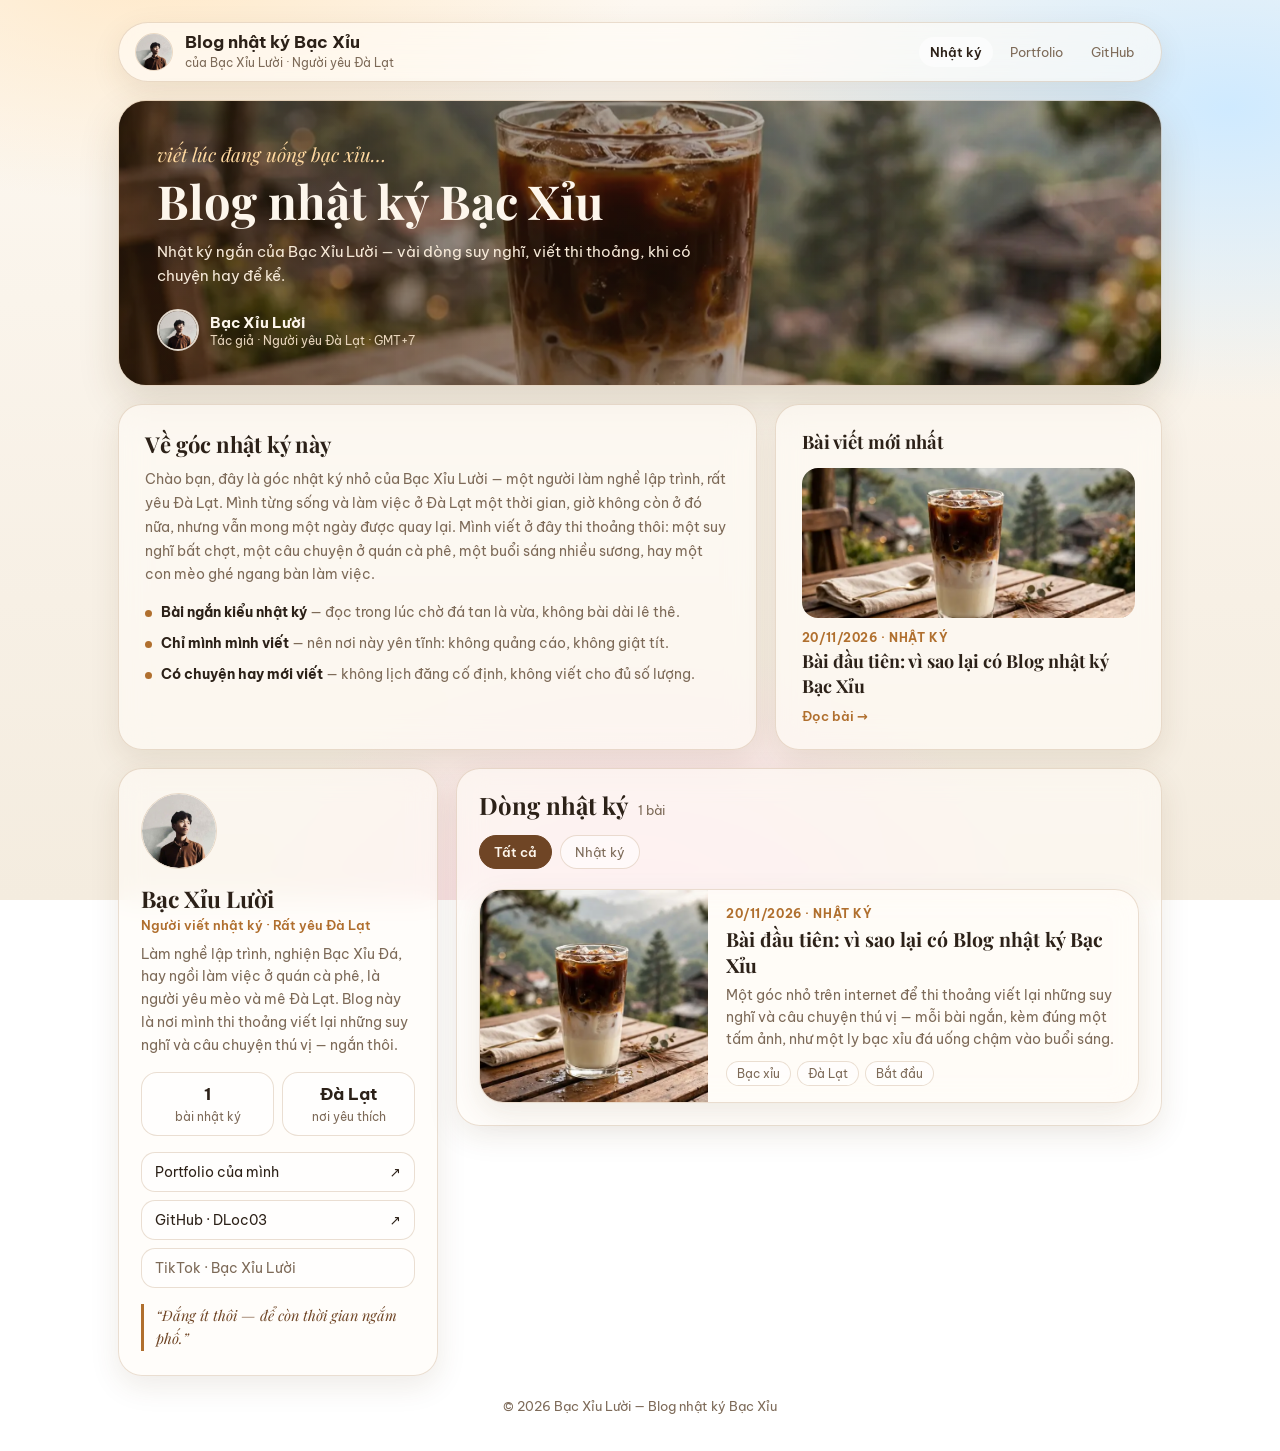
==== commit 891d54ec: "Section giới thiệu: bỏ phần C (lời nhắn + nút), giữ nguyên tắc A + ?v=8" ====
--- a/index.html
+++ b/index.html
@@ -15,12 +15,12 @@
 <link rel="icon" href="assets/favicon.svg" type="image/svg+xml">
 <link rel="preconnect" href="https://fonts.googleapis.com">
 <link href="https://fonts.googleapis.com/css2?family=Be+Vietnam+Pro:wght@400;600;700;800&family=Playfair+Display:ital,wght@0,700;0,800;1,500&display=swap" rel="stylesheet">
-<link rel="stylesheet" href="assets/style.css?v=7">
+<link rel="stylesheet" href="assets/style.css?v=8">
 </head>
 <body>
 <div class="page">
   <header class="nav glass">
-    <img class="hava" src="assets/avatar.jpg?v=7" alt="Ảnh đại diện của Bạc Xỉu Lười">
+    <img class="hava" src="assets/avatar.jpg?v=8" alt="Ảnh đại diện của Bạc Xỉu Lười">
     <div class="brand"><b>Blog nhật ký Bạc Xỉu</b><span>của Bạc Xỉu Lười · Người yêu Đà Lạt</span></div>
     <nav class="navlinks">
       <a class="on" href="./">Nhật ký</a>
@@ -37,7 +37,7 @@
       <h1>Blog nhật ký Bạc Xỉu</h1>
       <p>Nhật ký ngắn của Bạc Xỉu Lười — vài dòng suy nghĩ, viết thi thoảng, khi có chuyện hay để kể.</p>
       <div class="hero-author">
-        <span class="mini-ava"><img src="assets/avatar.jpg?v=7" alt="">B</span>
+        <span class="mini-ava"><img src="assets/avatar.jpg?v=8" alt="">B</span>
         <span><b>Bạc Xỉu Lười</b><small>Tác giả · Người yêu Đà Lạt · GMT+7</small></span>
       </div>
     </div>
@@ -52,8 +52,6 @@
         <li><b>Chỉ mình mình viết</b> — nên nơi này yên tĩnh: không quảng cáo, không giật tít.</li>
         <li><b>Có chuyện hay mới viết</b> — không lịch đăng cố định, không viết cho đủ số lượng.</li>
       </ul>
-      <p class="about-note">Nếu một dòng nào đó ở đây làm bạn mỉm cười, vậy là đủ.</p>
-      <a class="about-btn" id="aboutLatestBtn" href="post/bai-dau-tien/">Đọc bài mới nhất ↓</a>
     </div>
     <div class="about-side glass">
       <h3>Bài viết mới nhất</h3>
@@ -69,7 +67,7 @@
 
   <div class="layout">
     <aside class="profile glass" id="tac-gia">
-      <div class="avatar"><img src="assets/avatar.jpg?v=7" alt="Ảnh đại diện của Bạc Xỉu Lười" onerror="this.remove()">B</div>
+      <div class="avatar"><img src="assets/avatar.jpg?v=8" alt="Ảnh đại diện của Bạc Xỉu Lười" onerror="this.remove()">B</div>
       <h2>Bạc Xỉu Lười</h2>
       <div class="role">Người viết nhật ký · Rất yêu Đà Lạt</div>
       <p class="bio">Làm nghề lập trình, nghiện Bạc Xỉu Đá, hay ngồi làm việc ở quán cà phê, là người yêu mèo và mê Đà Lạt. Blog này là nơi mình thi thoảng viết lại những suy nghĩ và câu chuyện thú vị — ngắn thôi.</p>
@@ -106,6 +104,6 @@
   <a href="https://dloc03.github.io/portfolio/"><svg viewBox="0 0 24 24" fill="none" stroke="currentColor" stroke-width="1.8"><rect x="3.5" y="5" width="17" height="14" rx="2.5"/><path d="M3.5 9.5h17"/></svg>Portfolio</a>
   <a href="https://github.com/DLoc03"><svg viewBox="0 0 24 24" fill="none" stroke="currentColor" stroke-width="1.8"><circle cx="12" cy="12" r="8.5"/><path d="M8.5 21c.6-1.9.5-3 .5-4.2M15.5 21c-.6-1.9-.5-3-.5-4.2"/></svg>GitHub</a>
 </nav>
-<script src="assets/app.js?v=7"></script>
+<script src="assets/app.js?v=8"></script>
 </body>
 </html>
--- a/assets/style.css
+++ b/assets/style.css
@@ -112,8 +112,6 @@
 .rules li{font-size:13.8px;line-height:1.6;color:var(--muted);padding-left:16px;position:relative}
 .rules li::before{content:"";position:absolute;left:0;top:9px;width:7px;height:7px;border-radius:50%;background:var(--accent)}
 .rules li b{color:var(--ink)}
-.about-note{margin-top:16px;font-family:var(--hfont);font-style:italic;font-size:15px;color:var(--coffee)}
-.about-btn{display:inline-block;margin-top:11px;padding:10px 17px;border-radius:999px;background:var(--coffee);color:#fdf6ec;font-weight:600;font-size:13.5px}
 .about-side{padding:24px 26px}
 .about-side h3{font-family:var(--hfont);font-size:18.5px}
 .about-side p{font-size:13.5px;line-height:1.65;color:var(--muted);margin-top:13px}
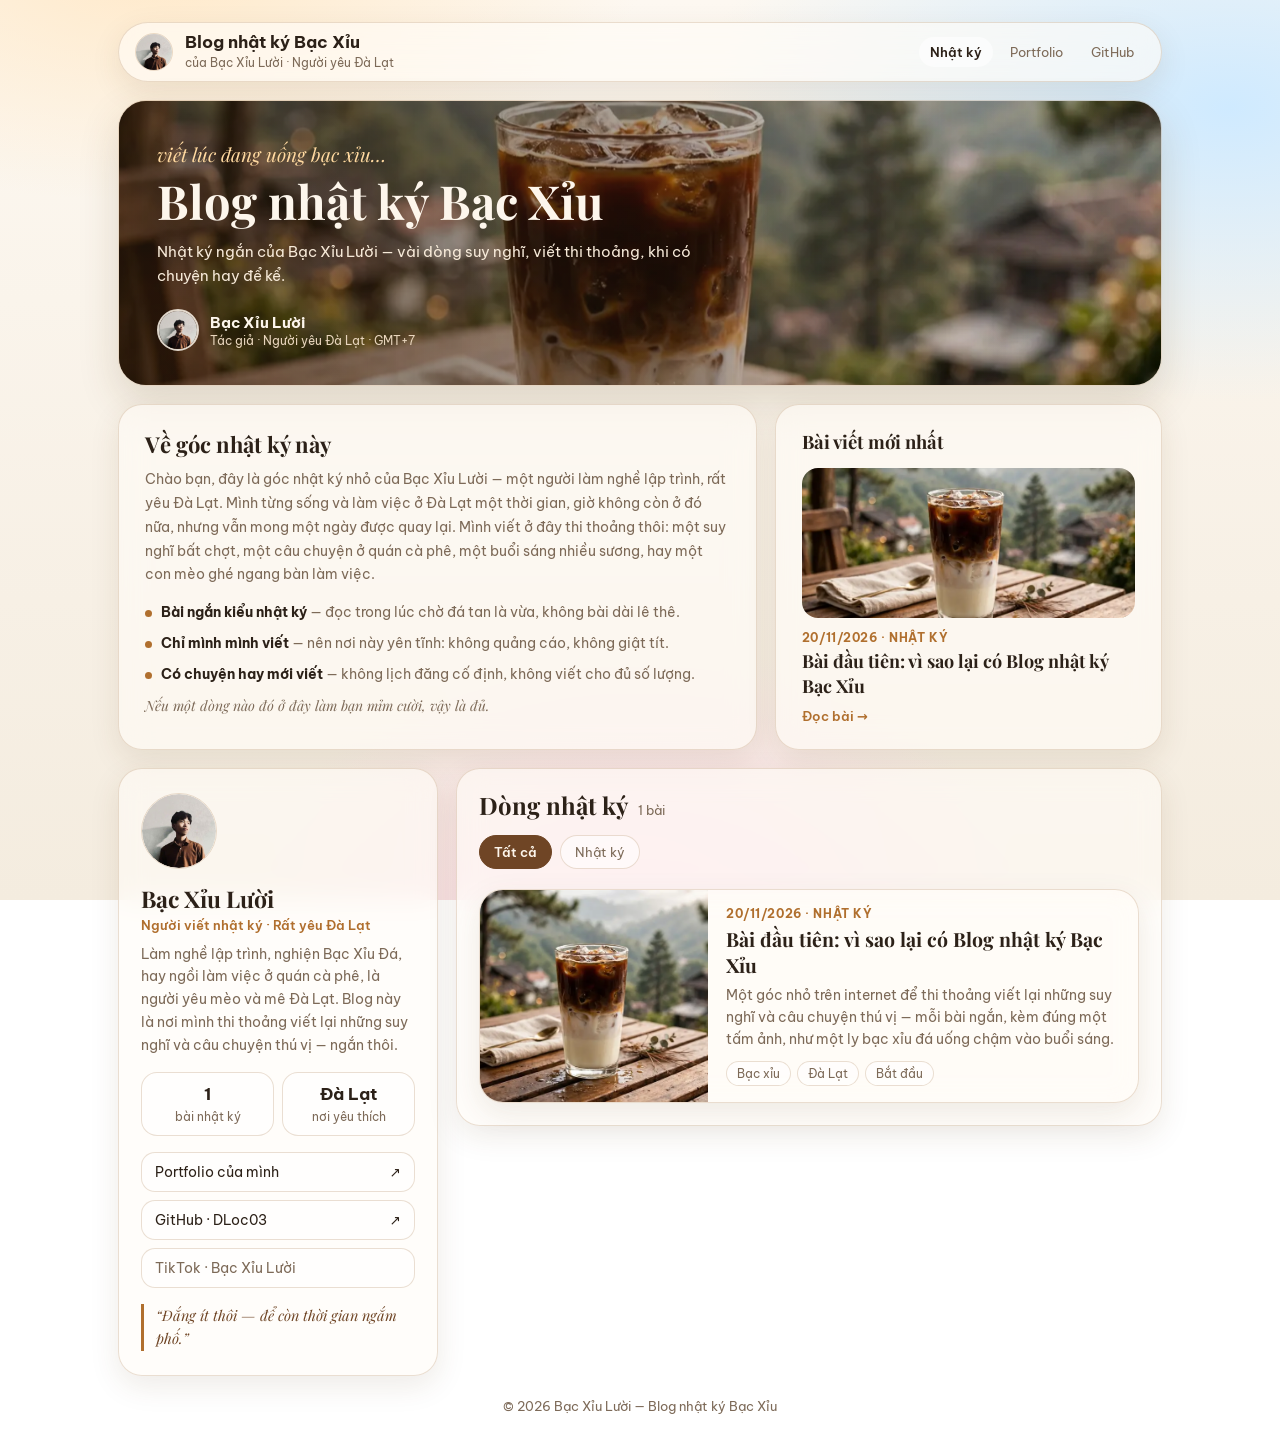
==== commit 0f927642: "Section giới thiệu: giữ lại dòng 'Nếu một dòng nào đó…' (chỉ bỏ nút) + ?v=9" ====
--- a/index.html
+++ b/index.html
@@ -15,12 +15,12 @@
 <link rel="icon" href="assets/favicon.svg" type="image/svg+xml">
 <link rel="preconnect" href="https://fonts.googleapis.com">
 <link href="https://fonts.googleapis.com/css2?family=Be+Vietnam+Pro:wght@400;600;700;800&family=Playfair+Display:ital,wght@0,700;0,800;1,500&display=swap" rel="stylesheet">
-<link rel="stylesheet" href="assets/style.css?v=8">
+<link rel="stylesheet" href="assets/style.css?v=9">
 </head>
 <body>
 <div class="page">
   <header class="nav glass">
-    <img class="hava" src="assets/avatar.jpg?v=8" alt="Ảnh đại diện của Bạc Xỉu Lười">
+    <img class="hava" src="assets/avatar.jpg?v=9" alt="Ảnh đại diện của Bạc Xỉu Lười">
     <div class="brand"><b>Blog nhật ký Bạc Xỉu</b><span>của Bạc Xỉu Lười · Người yêu Đà Lạt</span></div>
     <nav class="navlinks">
       <a class="on" href="./">Nhật ký</a>
@@ -37,7 +37,7 @@
       <h1>Blog nhật ký Bạc Xỉu</h1>
       <p>Nhật ký ngắn của Bạc Xỉu Lười — vài dòng suy nghĩ, viết thi thoảng, khi có chuyện hay để kể.</p>
       <div class="hero-author">
-        <span class="mini-ava"><img src="assets/avatar.jpg?v=8" alt="">B</span>
+        <span class="mini-ava"><img src="assets/avatar.jpg?v=9" alt="">B</span>
         <span><b>Bạc Xỉu Lười</b><small>Tác giả · Người yêu Đà Lạt · GMT+7</small></span>
       </div>
     </div>
@@ -52,6 +52,7 @@
         <li><b>Chỉ mình mình viết</b> — nên nơi này yên tĩnh: không quảng cáo, không giật tít.</li>
         <li><b>Có chuyện hay mới viết</b> — không lịch đăng cố định, không viết cho đủ số lượng.</li>
       </ul>
+      <p class="about-note">Nếu một dòng nào đó ở đây làm bạn mỉm cười, vậy là đủ.</p>
     </div>
     <div class="about-side glass">
       <h3>Bài viết mới nhất</h3>
@@ -67,7 +68,7 @@
 
   <div class="layout">
     <aside class="profile glass" id="tac-gia">
-      <div class="avatar"><img src="assets/avatar.jpg?v=8" alt="Ảnh đại diện của Bạc Xỉu Lười" onerror="this.remove()">B</div>
+      <div class="avatar"><img src="assets/avatar.jpg?v=9" alt="Ảnh đại diện của Bạc Xỉu Lười" onerror="this.remove()">B</div>
       <h2>Bạc Xỉu Lười</h2>
       <div class="role">Người viết nhật ký · Rất yêu Đà Lạt</div>
       <p class="bio">Làm nghề lập trình, nghiện Bạc Xỉu Đá, hay ngồi làm việc ở quán cà phê, là người yêu mèo và mê Đà Lạt. Blog này là nơi mình thi thoảng viết lại những suy nghĩ và câu chuyện thú vị — ngắn thôi.</p>
@@ -104,6 +105,6 @@
   <a href="https://dloc03.github.io/portfolio/"><svg viewBox="0 0 24 24" fill="none" stroke="currentColor" stroke-width="1.8"><rect x="3.5" y="5" width="17" height="14" rx="2.5"/><path d="M3.5 9.5h17"/></svg>Portfolio</a>
   <a href="https://github.com/DLoc03"><svg viewBox="0 0 24 24" fill="none" stroke="currentColor" stroke-width="1.8"><circle cx="12" cy="12" r="8.5"/><path d="M8.5 21c.6-1.9.5-3 .5-4.2M15.5 21c-.6-1.9-.5-3-.5-4.2"/></svg>GitHub</a>
 </nav>
-<script src="assets/app.js?v=8"></script>
+<script src="assets/app.js?v=9"></script>
 </body>
 </html>
--- a/assets/style.css
+++ b/assets/style.css
@@ -112,6 +112,7 @@
 .rules li{font-size:13.8px;line-height:1.6;color:var(--muted);padding-left:16px;position:relative}
 .rules li::before{content:"";position:absolute;left:0;top:9px;width:7px;height:7px;border-radius:50%;background:var(--accent)}
 .rules li b{color:var(--ink)}
+.about-note{margin-top:16px;font-family:var(--hfont);font-style:italic;font-size:15px;color:var(--coffee)}
 .about-side{padding:24px 26px}
 .about-side h3{font-family:var(--hfont);font-size:18.5px}
 .about-side p{font-size:13.5px;line-height:1.65;color:var(--muted);margin-top:13px}
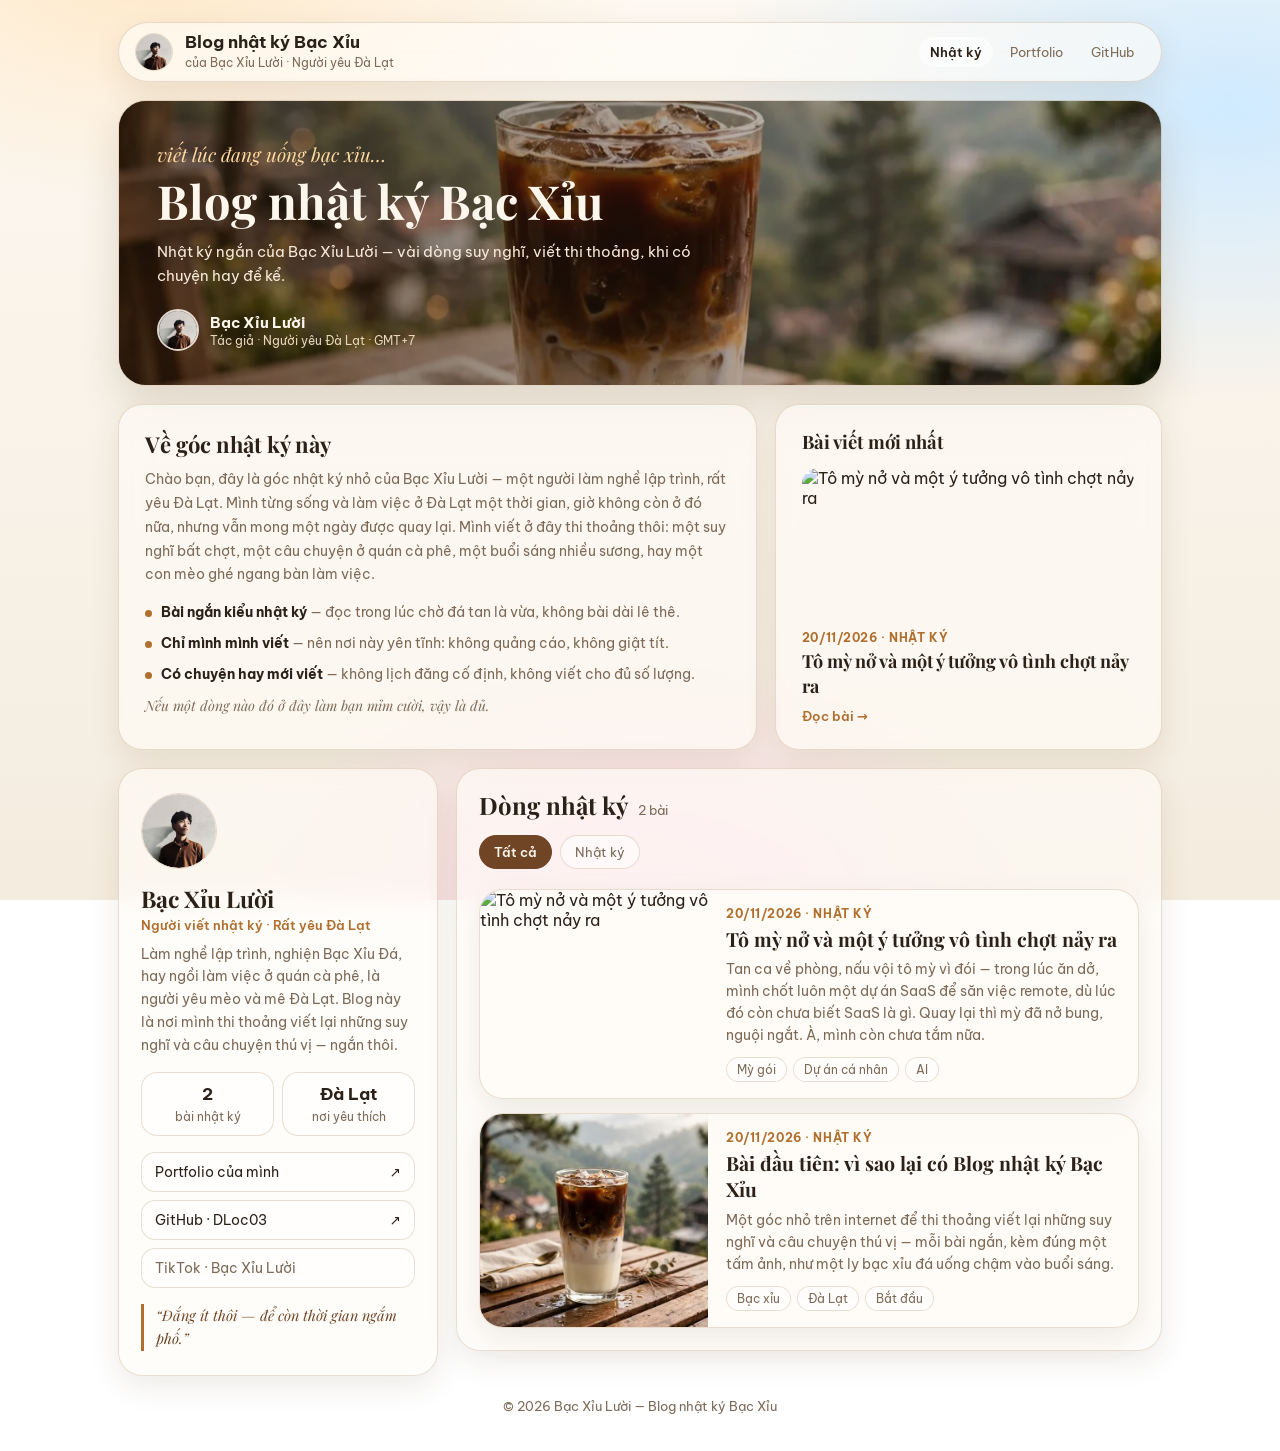
==== commit 00f57dd9: "Bài mới: Tô mỳ nở và một ý tưởng vô tình chợt nảy ra + phân trang 3 bài/trang" ====
--- a/index.html
+++ b/index.html
@@ -15,12 +15,12 @@
 <link rel="icon" href="assets/favicon.svg" type="image/svg+xml">
 <link rel="preconnect" href="https://fonts.googleapis.com">
 <link href="https://fonts.googleapis.com/css2?family=Be+Vietnam+Pro:wght@400;600;700;800&family=Playfair+Display:ital,wght@0,700;0,800;1,500&display=swap" rel="stylesheet">
-<link rel="stylesheet" href="assets/style.css?v=9">
+<link rel="stylesheet" href="assets/style.css?v=10">
 </head>
 <body>
 <div class="page">
   <header class="nav glass">
-    <img class="hava" src="assets/avatar.jpg?v=9" alt="Ảnh đại diện của Bạc Xỉu Lười">
+    <img class="hava" src="assets/avatar.jpg?v=10" alt="Ảnh đại diện của Bạc Xỉu Lười">
     <div class="brand"><b>Blog nhật ký Bạc Xỉu</b><span>của Bạc Xỉu Lười · Người yêu Đà Lạt</span></div>
     <nav class="navlinks">
       <a class="on" href="./">Nhật ký</a>
@@ -37,7 +37,7 @@
       <h1>Blog nhật ký Bạc Xỉu</h1>
       <p>Nhật ký ngắn của Bạc Xỉu Lười — vài dòng suy nghĩ, viết thi thoảng, khi có chuyện hay để kể.</p>
       <div class="hero-author">
-        <span class="mini-ava"><img src="assets/avatar.jpg?v=9" alt="">B</span>
+        <span class="mini-ava"><img src="assets/avatar.jpg?v=10" alt="">B</span>
         <span><b>Bạc Xỉu Lười</b><small>Tác giả · Người yêu Đà Lạt · GMT+7</small></span>
       </div>
     </div>
@@ -68,7 +68,7 @@
 
   <div class="layout">
     <aside class="profile glass" id="tac-gia">
-      <div class="avatar"><img src="assets/avatar.jpg?v=9" alt="Ảnh đại diện của Bạc Xỉu Lười" onerror="this.remove()">B</div>
+      <div class="avatar"><img src="assets/avatar.jpg?v=10" alt="Ảnh đại diện của Bạc Xỉu Lười" onerror="this.remove()">B</div>
       <h2>Bạc Xỉu Lười</h2>
       <div class="role">Người viết nhật ký · Rất yêu Đà Lạt</div>
       <p class="bio">Làm nghề lập trình, nghiện Bạc Xỉu Đá, hay ngồi làm việc ở quán cà phê, là người yêu mèo và mê Đà Lạt. Blog này là nơi mình thi thoảng viết lại những suy nghĩ và câu chuyện thú vị — ngắn thôi.</p>
@@ -105,6 +105,6 @@
   <a href="https://dloc03.github.io/portfolio/"><svg viewBox="0 0 24 24" fill="none" stroke="currentColor" stroke-width="1.8"><rect x="3.5" y="5" width="17" height="14" rx="2.5"/><path d="M3.5 9.5h17"/></svg>Portfolio</a>
   <a href="https://github.com/DLoc03"><svg viewBox="0 0 24 24" fill="none" stroke="currentColor" stroke-width="1.8"><circle cx="12" cy="12" r="8.5"/><path d="M8.5 21c.6-1.9.5-3 .5-4.2M15.5 21c-.6-1.9-.5-3-.5-4.2"/></svg>GitHub</a>
 </nav>
-<script src="assets/app.js?v=9"></script>
+<script src="assets/app.js?v=10"></script>
 </body>
 </html>
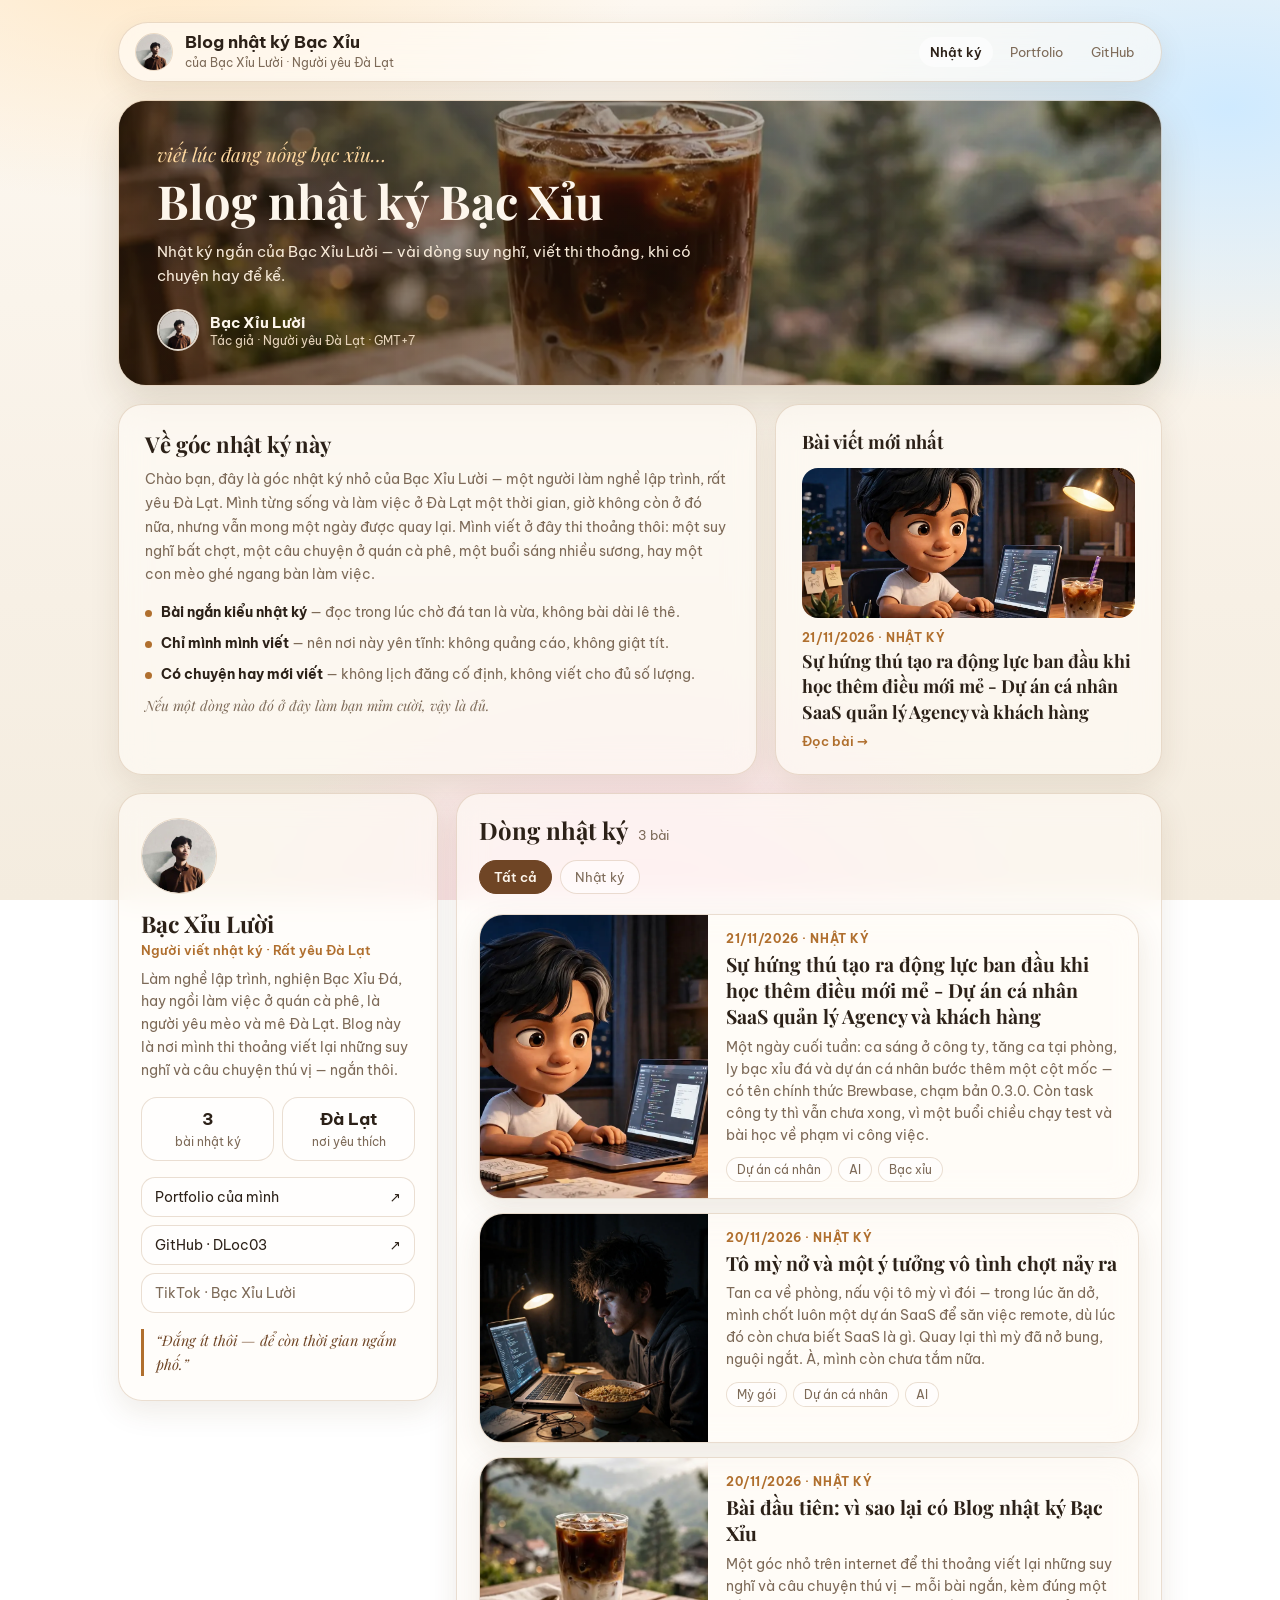
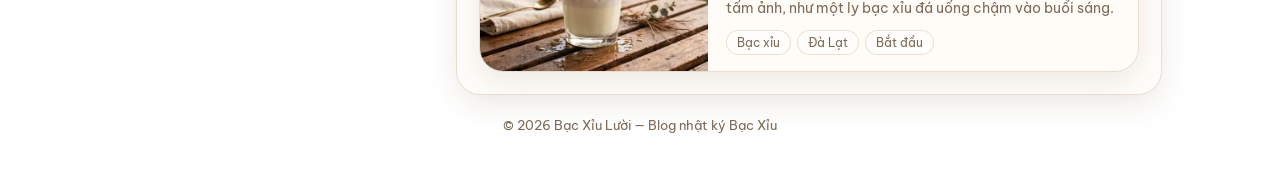
==== commit 16221279: "post: Brewbase milestone 0.3.0 diary (post #3)" ====
--- a/index.html
+++ b/index.html
@@ -105,6 +105,6 @@
   <a href="https://dloc03.github.io/portfolio/"><svg viewBox="0 0 24 24" fill="none" stroke="currentColor" stroke-width="1.8"><rect x="3.5" y="5" width="17" height="14" rx="2.5"/><path d="M3.5 9.5h17"/></svg>Portfolio</a>
   <a href="https://github.com/DLoc03"><svg viewBox="0 0 24 24" fill="none" stroke="currentColor" stroke-width="1.8"><circle cx="12" cy="12" r="8.5"/><path d="M8.5 21c.6-1.9.5-3 .5-4.2M15.5 21c-.6-1.9-.5-3-.5-4.2"/></svg>GitHub</a>
 </nav>
-<script src="assets/app.js?v=10"></script>
+<script src="assets/app.js?v=11"></script>
 </body>
 </html>
